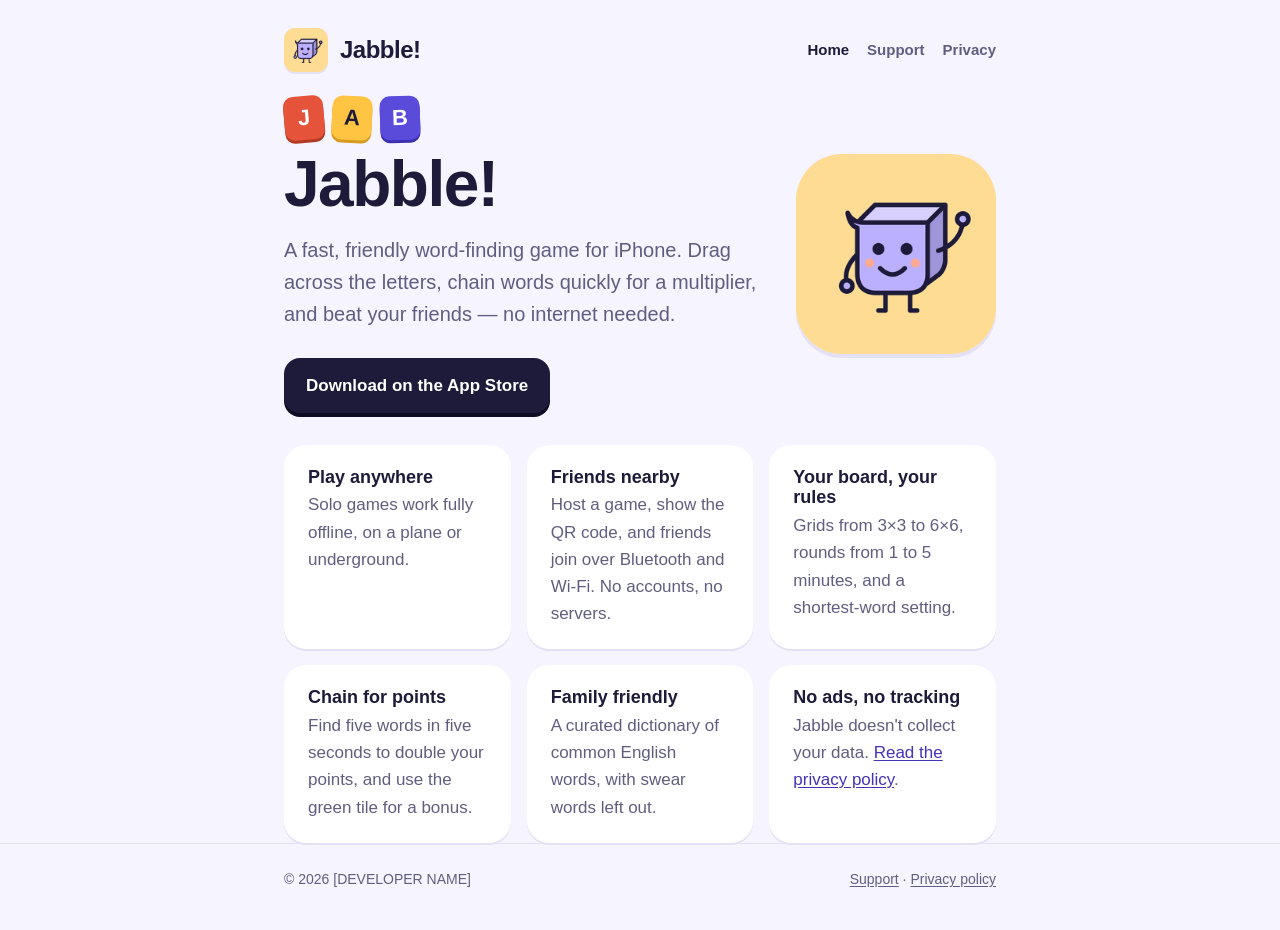
==== index.html @ ab267475 "Privacy pages" ====
<!doctype html>
<html lang="en">
<head>
  <meta charset="utf-8">
  <meta name="viewport" content="width=device-width, initial-scale=1">
  <title>Jabble! – a fast word-finding game for iPhone</title>
  <meta name="description" content="Jabble is a fast, friendly word-finding game for iPhone. Play solo or with friends nearby over Bluetooth, no internet needed.">
  <link rel="icon" href="assets/favicon.png">
  <link rel="apple-touch-icon" href="assets/apple-touch-icon.png">
  <link rel="stylesheet" href="style.css">
</head>
<body>
  <header class="site">
    <div class="wrap">
      <a class="brand" href="index.html"><img src="assets/icon-256.png" alt=""><span>Jabble!</span></a>
      <nav class="site" aria-label="Main">
        <a href="index.html" aria-current="page">Home</a>
        <a href="support.html">Support</a>
        <a href="privacy.html">Privacy</a>
      </nav>
    </div>
  </header>

  <main class="wrap">
    <section class="hero">
      <div>
        <div class="cubes" aria-hidden="true"><span class="cube c1">J</span><span class="cube c2">A</span><span class="cube c3">B</span></div>
        <h1>Jabble!</h1>
        <p class="lede">A fast, friendly word-finding game for iPhone. Drag across the letters, chain words quickly for a multiplier, and beat your friends — no internet needed.</p>
        <!-- Replace with your App Store link once the app is live -->
        <a class="button" href="[APP STORE LINK]">Download on the App Store</a>
      </div>
      <img src="assets/icon-256.png" alt="The Jabble app icon: a smiling lavender cube waving">
    </section>

    <section class="features" aria-label="Features">
      <div class="card">
        <h3>Play anywhere</h3>
        <p>Solo games work fully offline, on a plane or underground.</p>
      </div>
      <div class="card">
        <h3>Friends nearby</h3>
        <p>Host a game, show the QR code, and friends join over Bluetooth and Wi-Fi. No accounts, no servers.</p>
      </div>
      <div class="card">
        <h3>Your board, your rules</h3>
        <p>Grids from 3×3 to 6×6, rounds from 1 to 5 minutes, and a shortest-word setting.</p>
      </div>
      <div class="card">
        <h3>Chain for points</h3>
        <p>Find five words in five seconds to double your points, and use the green tile for a bonus.</p>
      </div>
      <div class="card">
        <h3>Family friendly</h3>
        <p>A curated dictionary of common English words, with swear words left out.</p>
      </div>
      <div class="card">
        <h3>No ads, no tracking</h3>
        <p>Jabble doesn't collect your data. <a href="privacy.html">Read the privacy policy</a>.</p>
      </div>
    </section>
  </main>

  <footer class="site">
    <div class="wrap">
      <span>© 2026 [DEVELOPER NAME]</span>
      <span><a href="support.html">Support</a> · <a href="privacy.html">Privacy policy</a></span>
    </div>
  </footer>
</body>
</html>
---- style.css ----
:root {
  --ground: #F6F4FF;
  --ink: #1E1B3A;
  --muted: #615D80;
  --card: #FFFFFF;
  --card-edge: #E4E0F5;
  --tint: #F1EEFC;
  --coral: #E5533A;
  --sun: #FFC542;
  --violet: #5B4BDB;
  --violet-ink: #4334B8;
  --radius: 22px;
}

* { box-sizing: border-box; }

html { -webkit-text-size-adjust: 100%; }

body {
  margin: 0;
  background: var(--ground);
  color: var(--ink);
  font: 17px/1.6 -apple-system, BlinkMacSystemFont, "SF Pro Text", "Segoe UI", Roboto, Helvetica, Arial, sans-serif;
}

a { color: var(--violet-ink); text-underline-offset: 2px; }
a:hover { color: var(--ink); }

.wrap { max-width: 760px; margin: 0 auto; padding: 0 24px; }

header.site {
  padding: 28px 0 8px;
}
header.site .wrap { display: flex; align-items: center; justify-content: space-between; gap: 16px; flex-wrap: wrap; }
.brand { display: flex; align-items: center; gap: 12px; text-decoration: none; color: var(--ink); }
.brand img { width: 44px; height: 44px; border-radius: 11px; box-shadow: 0 2px 0 var(--card-edge); }
.brand span { font: 800 24px/1 ui-rounded, "SF Pro Rounded", -apple-system, sans-serif; letter-spacing: -0.5px; }
nav.site { display: flex; gap: 18px; flex-wrap: wrap; }
nav.site a { color: var(--muted); text-decoration: none; font-weight: 600; font-size: 15px; }
nav.site a:hover, nav.site a[aria-current="page"] { color: var(--ink); }

main { padding: 24px 0 56px; }

h1, h2, h3 { font-family: ui-rounded, "SF Pro Rounded", -apple-system, sans-serif; line-height: 1.15; }
h1 { font-size: clamp(40px, 8vw, 64px); font-weight: 800; letter-spacing: -1.5px; margin: 8px 0 12px; }
h2 { font-size: 24px; font-weight: 800; margin: 36px 0 8px; }
h3 { font-size: 18px; font-weight: 700; margin: 24px 0 4px; }

.lede { font-size: 20px; color: var(--muted); max-width: 34em; margin: 0 0 28px; }
.meta { color: var(--muted); font-size: 15px; }

.card {
  background: var(--card);
  border-radius: var(--radius);
  box-shadow: 0 2px 0 var(--card-edge);
  padding: 22px 24px;
  margin: 16px 0;
}

.hero { display: grid; grid-template-columns: 1fr auto; gap: 32px; align-items: center; padding-top: 16px; }
.hero img { width: 200px; height: 200px; border-radius: 46px; box-shadow: 0 4px 0 var(--card-edge); }
@media (max-width: 640px) {
  .hero { grid-template-columns: 1fr; }
  .hero img { width: 140px; height: 140px; border-radius: 32px; order: -1; }
}

.cubes { display: flex; gap: 8px; margin-bottom: 8px; }
.cube {
  width: 40px; height: 44px; border-radius: 10px; display: grid; place-items: center;
  font: 800 22px/1 ui-rounded, "SF Pro Rounded", -apple-system, sans-serif;
}
.cube.c1 { background: var(--coral); color: #fff; box-shadow: 0 3px 0 #B03A22; transform: rotate(-5deg); }
.cube.c2 { background: var(--sun); color: var(--ink); box-shadow: 0 3px 0 #D69A1E; transform: rotate(3deg); }
.cube.c3 { background: var(--violet); color: #fff; box-shadow: 0 3px 0 #3E30AE; transform: rotate(-2deg); }

.button {
  display: inline-block; background: var(--ink); color: #fff; text-decoration: none;
  font-weight: 700; padding: 14px 22px; border-radius: 16px; box-shadow: 0 4px 0 #0E0C22;
}
.button:hover { color: #fff; transform: translateY(1px); box-shadow: 0 3px 0 #0E0C22; }

.features { display: grid; grid-template-columns: repeat(auto-fit, minmax(220px, 1fr)); gap: 16px; margin-top: 32px; }
.features .card { margin: 0; }
.features h3 { margin-top: 0; }
.features p { margin: 0; color: var(--muted); }

ul { padding-left: 1.2em; }
li { margin: 4px 0; }

details { background: var(--card); border-radius: 16px; box-shadow: 0 2px 0 var(--card-edge); padding: 14px 18px; margin: 10px 0; }
summary { font-weight: 700; cursor: pointer; }
details p { margin: 8px 0 2px; color: var(--muted); }

footer.site { border-top: 1px solid var(--card-edge); padding: 24px 0 40px; color: var(--muted); font-size: 14px; }
footer.site .wrap { display: flex; gap: 18px; flex-wrap: wrap; justify-content: space-between; }
footer.site a { color: var(--muted); }
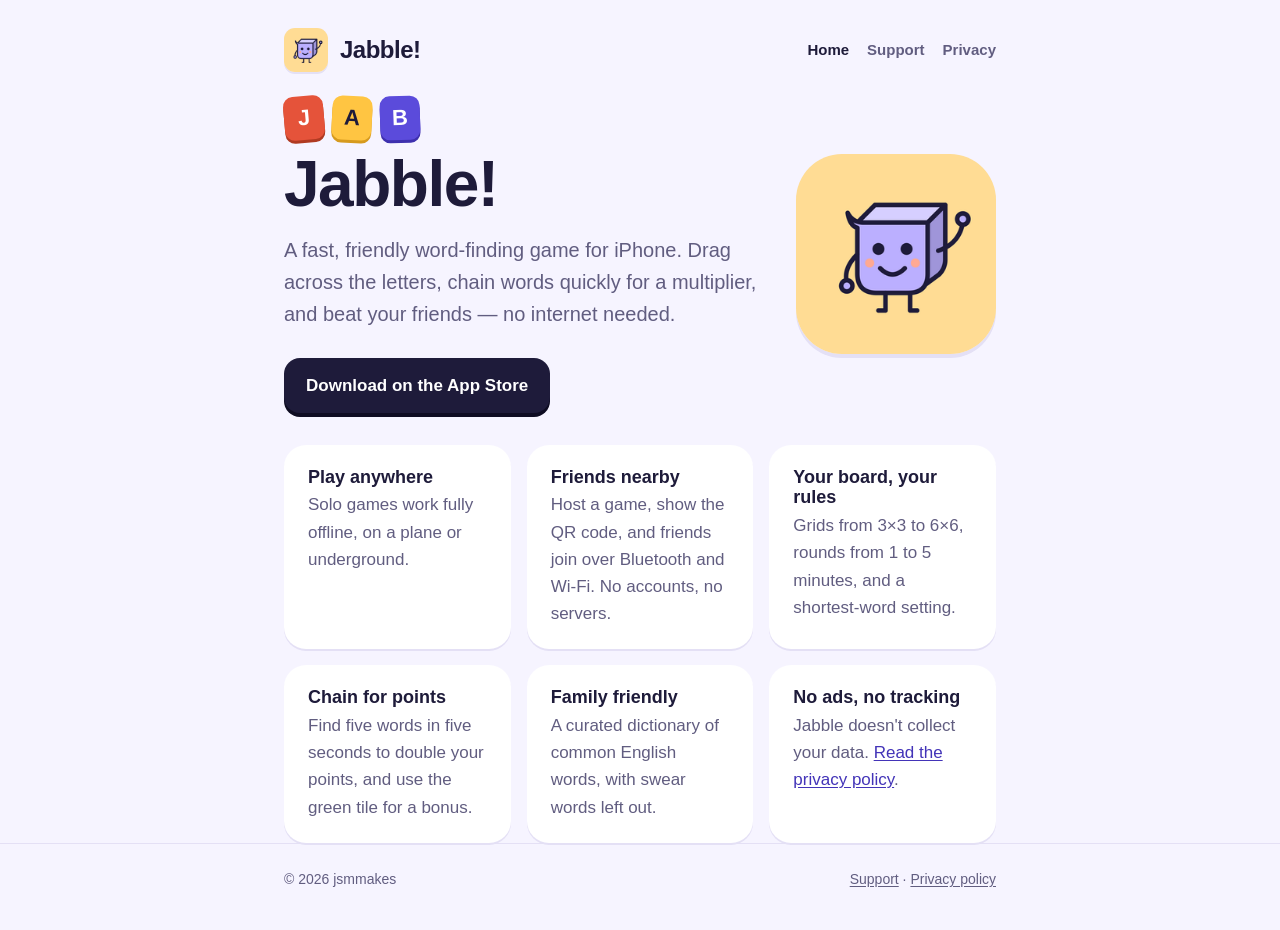
==== commit 2496c646: "Links" ====
--- a/index.html
+++ b/index.html
@@ -63,7 +63,7 @@
 
   <footer class="site">
     <div class="wrap">
-      <span>© 2026 [DEVELOPER NAME]</span>
+      <span>© 2026 jsmmakes</span>
       <span><a href="support.html">Support</a> · <a href="privacy.html">Privacy policy</a></span>
     </div>
   </footer>
